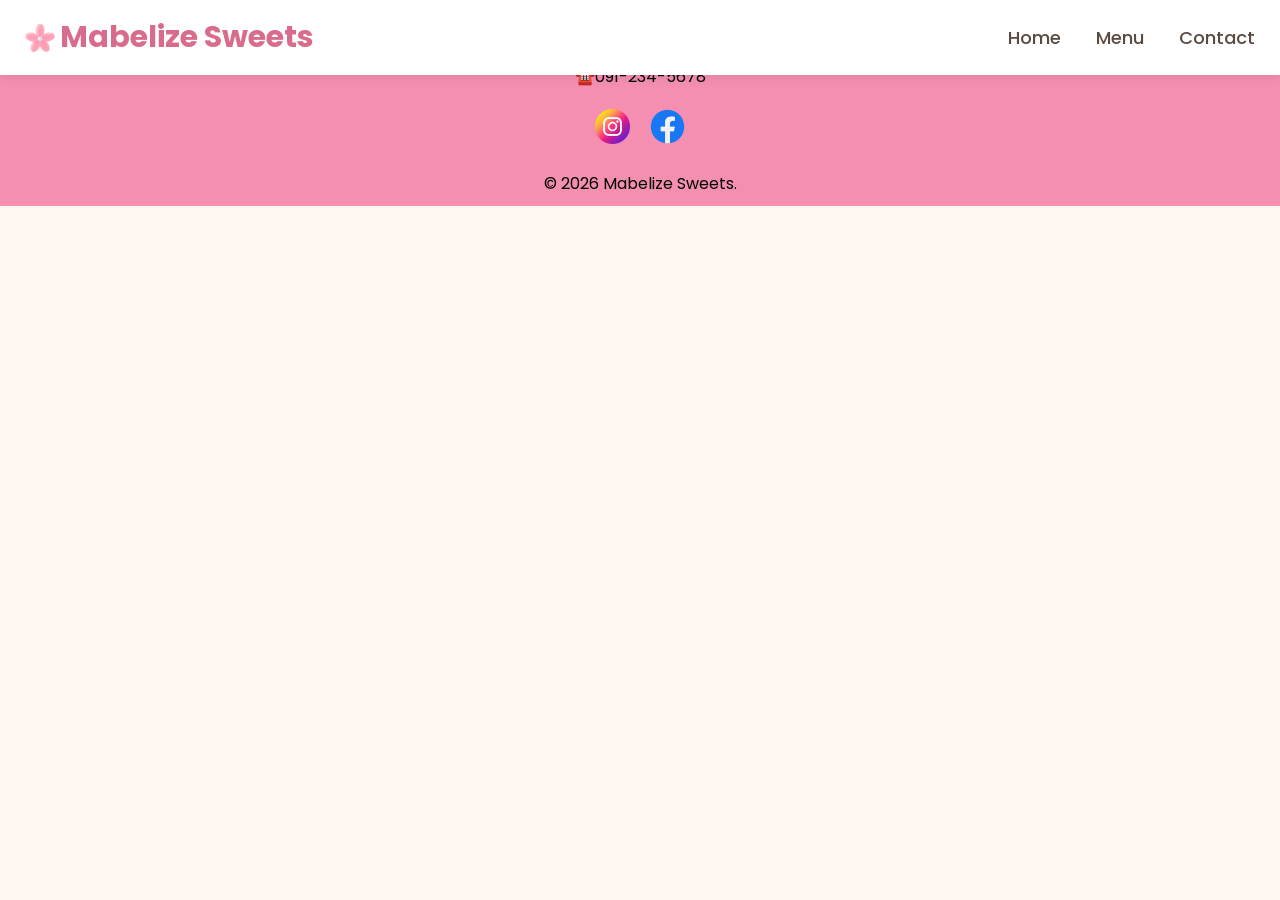
==== contact.html @ 02765c97 "Add files via upload" ====
<!DOCTYPE html>
<html lang="en">
<head>
    <meta charset="UTF-8">
    <meta name="viewport" content="width=device-width, initial-scale=1.0">

    <title>Mabelize Sweets</title>

    <link rel="icon" type="image/png" href="./images/sakura.png">
    
    <link rel="preconnect" href="https://fonts.googleapis.com">
    <link rel="preconnect" href="https://fonts.gstatic.com" crossorigin>
    <link href="https://fonts.googleapis.com/css2?family=Poppins:wght@300;400;500;600;700&display=swap" rel="stylesheet">
    
    <link rel="stylesheet" href="./css/style.css" />

</head>

<body>

     <header>

        <nav class="navbar">

            <div class="logo">

                <img  src="./images/sakura.png" alt="Sakura">

                <h1>Mabelize Sweets</h1>
                
            </div>

            <ul class="nav-links">

                <li><a href="index.html">Home</a></li>
                <li><a href="menu.html">Menu</a></li>
                <li><a href="contact.html">Contact</a></li>

            </ul>
        </nav>

    </header>

    <footer>

        <h3>Mabelize Sweets</h3>
        <p>123 Sakura Street</p>
        <p>☎️091-234-5678</p>

        <div class="social">

            <a href="#" class="iconf">
                <img src="./images/instagram.png" alt="Instagram" >
            </a>

            <a href="#" class="iconf">
                <img src="./images/facebook.png" alt="Facebook" >
            </a>
            
        </div>

        <p class="copyright">
        © 2026 Mabelize Sweets. 
        </p>

    </footer>

</body>

</html>
---- css/style.css ----
html {
    scroll-behavior: smooth;
}

*{

    margin:0;
    padding:0;
    box-sizing:border-box;

}

body{

    background-color: #fff8f2;
    font-family: "Poppins", sans-serif;
}

.navbar {
    position: fixed;
    top: 0;
    left: 0;

    width: 100%;
    
    display:flex;
    justify-content:space-between;
    align-items:center;
    padding:15px 25px;
    background:#ffffff;
    box-shadow:0 3px 10px rgba(0,0,0,0.08);

}

.nav-links a{

    text-decoration:none;
    color:#5A4A42;
    font-size:18px;
    font-weight:500;
    transition:.3s;

}

.nav-links {

    display:flex;
    list-style:none;
    gap:35px;

}

.nav-links a:hover{

    color:#D96C8A;

}

.logo {

    display:flex;
    align-items:center;
    gap: 5px;
    font-size:28px;
    font-weight:bold;
    color:#D96C8A;
}

.logo h1{

    font-size:30px;

}

div > img {

    width: 30px;
    height: 30px;
    object-fit: cover;
    border-radius: 10%;
    

}

.hero {

    display: flex;

    justify-content: space-between;
    align-items: center;
    width:90%;
    margin:auto;

    min-height:100vh;
}

.hero-text {

    flex: 1;

}

.hero-text h1{

    font-size: 35px;
    margin-bottom:20px;

}

.hero-text p{

    font-size:22px;

    line-height:1.8;

    margin-bottom:35px;

}

.hero-image {

    flex:1;
    display:flex;
    justify-content:right;
}

.hero-image img {

    width:450px;
    height: 450px;
    max-width:100%;
}

.btn {

    display:inline-block;
    margin-top:30px;
    padding:15px 35px;
    background:#F58CA8;
    color:#5A4A42;
    text-decoration:none;
    border-radius:30px;
    font-size:18px;
    font-weight:600;
    transition:.3s;

}

.btn:hover {
    color:white;
    transform:translateY(-3px);

}

.features {

    padding: 80px;
    text-align: center;
    min-height:100vh;
}

.features-container {

    display: grid;
    grid-template-columns: 1fr 1fr 1fr;

    gap: 30px;
    margin-top: 70px;
}

.features-card {

    background: white;
    border-radius: 30px;
    overflow: hidden;
    box-shadow: 0 5px 15px rgba(0, 0, 0, .1);
    transition: .3s;
}

.features-card img {

    width: 100%;
    height: 250px;
    object-fit: cover;
    display: block;
}

.testimonails {

    text-align: center;
    min-height: 80vh;

}

.testimonails-container {

    display: grid;
    grid-template-rows: 1fr 1fr ;

    gap: 30px;
    margin-top: 70px;

    
}

.testimonails-card {

    display: flex;
    align-items: center;
    gap: 20px;

    color: #fff8f2;
    background: #5A4A42;

    border-radius: 60px;
    overflow: hidden;
    box-shadow: 0 5px 15px rgba(0, 0, 0, .1);
    transition: .3s;

    padding: 8px;

}

.testimonails-card img {

    border-radius: 50%;

    width: 100px;
    height: 100px;
    box-shadow: 0 5px 15px rgba(0, 0, 0, .1);

}

.testimonails-card p {
    
    font-size:22px;

}

.content {

    min-height:100vh;
               
    display: flex;
    justify-content: center; 
    align-items: center;
    flex-direction: column;

    text-align: center;
    background-color: #625149;
    

}

.content h1 {
    display: flex;
    justify-content: center;
    align-items: center;
}

.contactus {

    display:inline-block;
    margin-top:50px;
    padding:15px 35px;

    background:#F58CA8;
    color:#5A4A42;
    
    text-decoration:none;
    border-radius:30px;
    font-size:18px;
    font-weight:600;
    transition:.3s;

}

.contactus:hover {

    color:white;
    transform:translateY(-3px);

}

footer {

    background: #f48fb1;
    text-align: center;
    padding: 10px 20px;
}

.social {

    display: flex;
    justify-content: center;
    gap: 20px;
    margin: 20px 0;

}

.social img {

    width: 35px;
    height: 35px;
    transition: .3s;
}

.social img:hover {

    transform: scale(1.2);
}
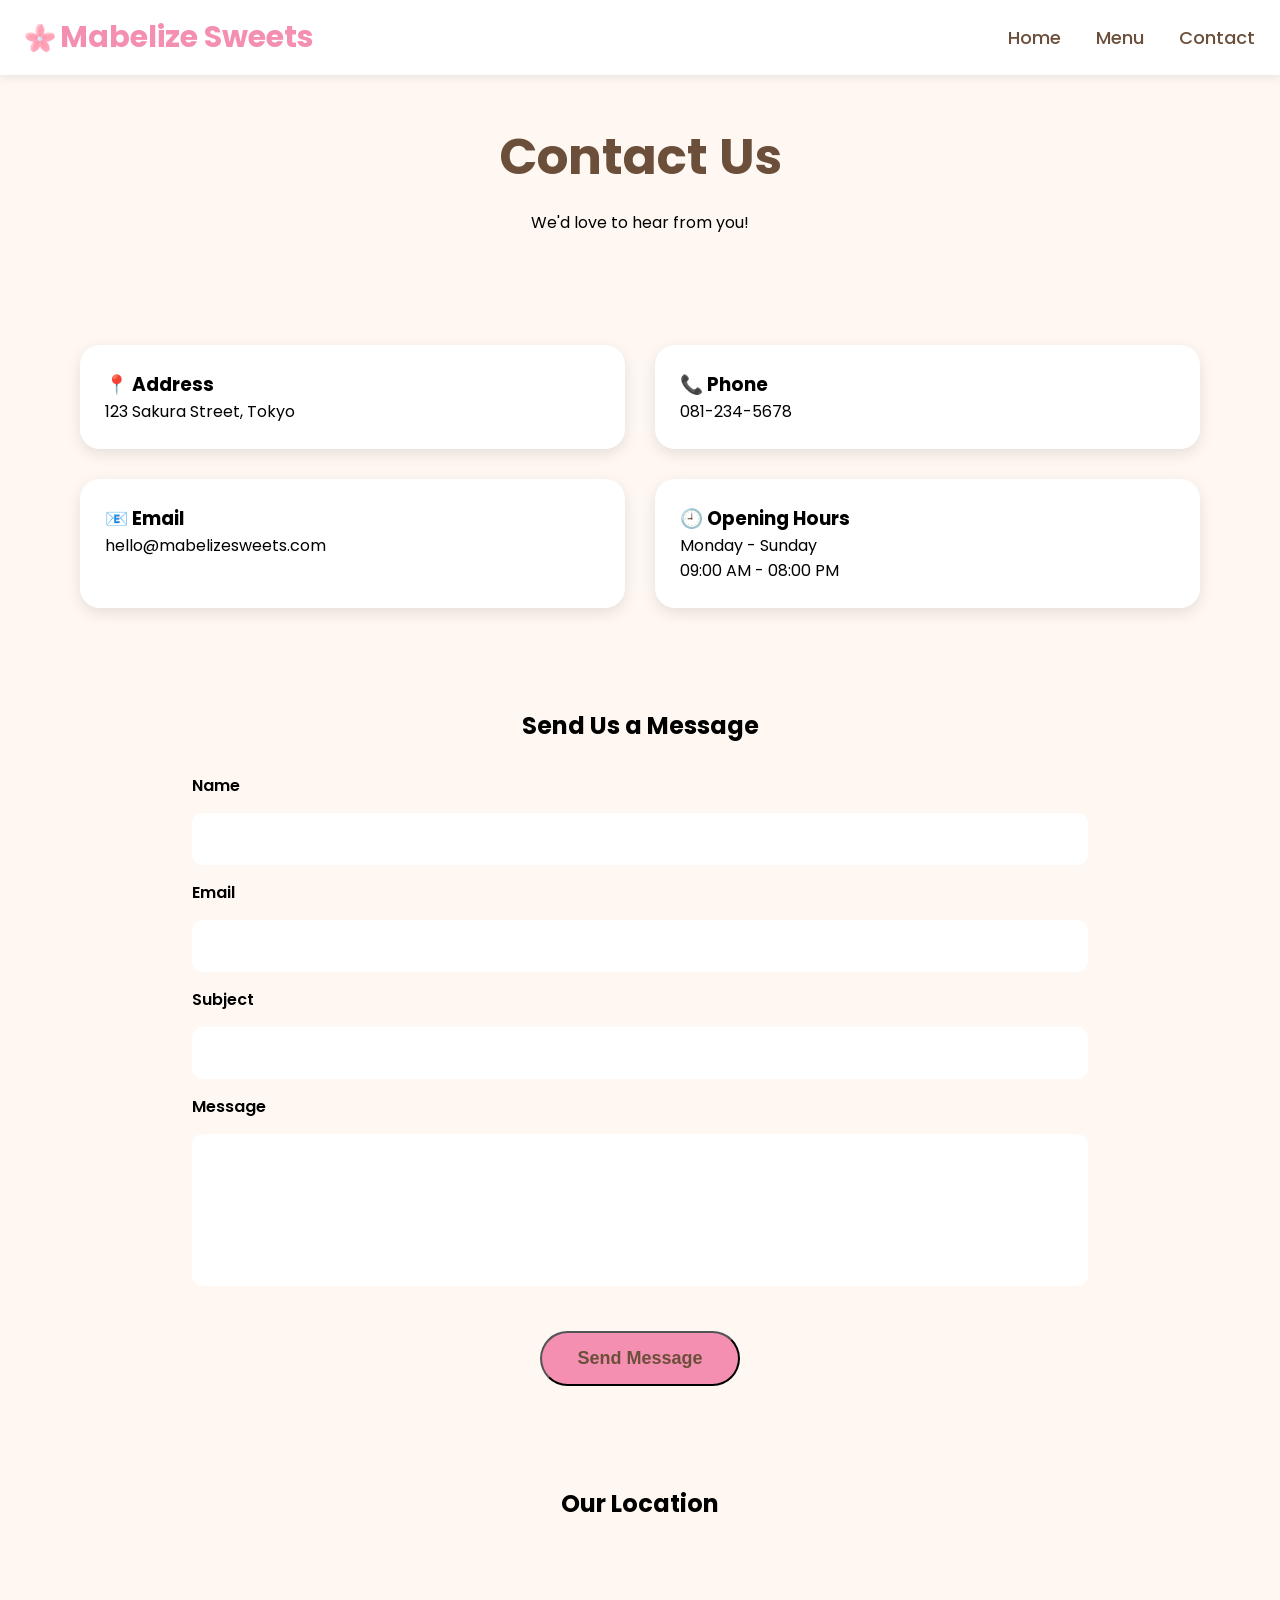
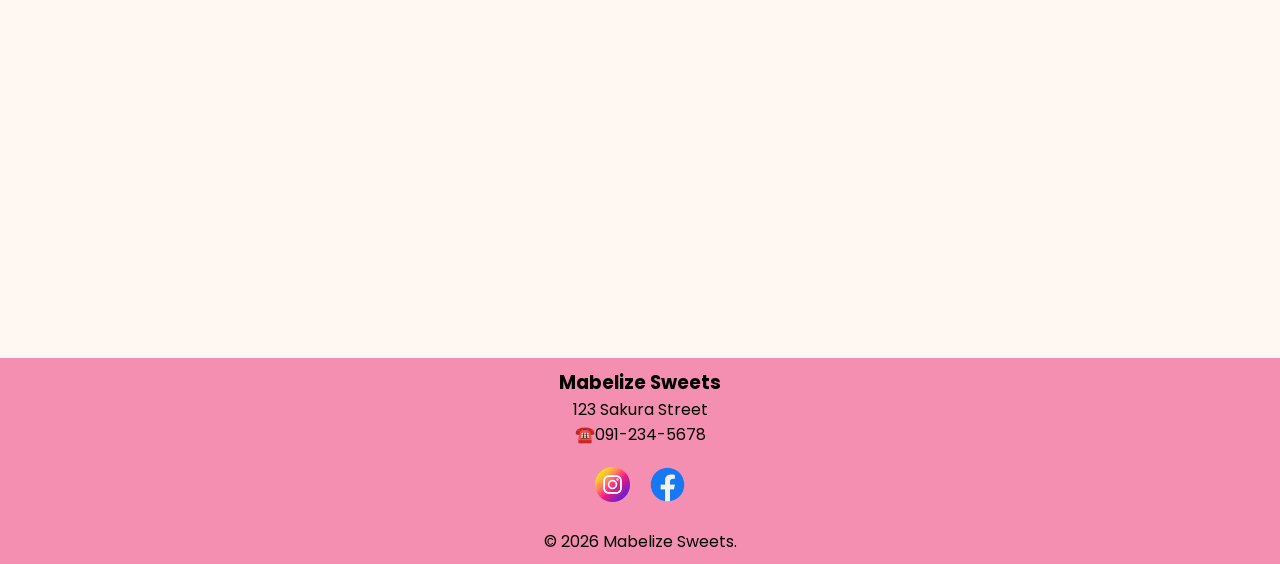
==== commit 2a0f2e62: "Add files via upload" ====
--- a/contact.html
+++ b/contact.html
@@ -41,6 +41,98 @@
 
     </header>
 
+    <main>
+
+        <section class="page-header">
+
+            <h1>Contact Us</h1>
+
+            <p>We'd love to hear from you!</p>
+
+        </section>
+
+        <section class="contact-info">
+
+            <div class="info-box">
+
+                <h3>📍 Address</h3>
+
+                <p>123 Sakura Street, Tokyo</p>
+
+            </div>
+
+            <div class="info-box">
+
+                <h3>📞 Phone</h3>
+
+                <p>081-234-5678</p>
+
+            </div>
+
+            <div class="info-box">
+
+                <h3>📧 Email</h3>
+
+                <p>hello@mabelizesweets.com</p>
+
+            </div>
+
+            <div class="info-box">
+
+                <h3>🕘 Opening Hours</h3>
+
+                <p>Monday - Sunday</p>
+
+                <p>09:00 AM - 08:00 PM</p>
+
+            </div>
+
+        </section>
+
+        <section class="contact-form">
+
+            <h2>Send Us a Message</h2>
+
+            <form action="#">
+
+                <label for="name">Name</label>
+
+                <input type="text" id="name">
+
+                <label for="email">Email</label>
+
+                <input type="email" id="email">
+
+                <label for="subject">Subject</label>
+
+                <input type="text" id="subject">
+
+                <label for="message">Message</label>
+
+                <textarea id="message" rows="6"></textarea>
+
+                <button class="btn">Send Message</button>
+
+            </form>
+
+        </section>
+
+        <section class="map">
+
+            <h2>Our Location</h2>
+
+            <iframe
+                src="https://www.google.com/maps?q=Tokyo&output=embed"
+                width="100%"
+                height="350"
+                style="border:0;"
+                loading="lazy">
+            </iframe>
+
+        </section>
+
+    </main>
+    
     <footer>
 
         <h3>Mabelize Sweets</h3>
--- a/css/style.css
+++ b/css/style.css
@@ -1,3 +1,12 @@
+:root {
+
+    --primary-color: #F48FB1;
+    --secondary-color: #6B4F3A;
+    --background-color: #FFF8F2;
+    --white : #FFFFFF;
+    --text-color: #555555;
+}
+
 html {
     scroll-behavior: smooth;
 }
@@ -12,7 +21,7 @@
 
 body{
 
-    background-color: #fff8f2;
+    background-color:var(--background-color);
     font-family: "Poppins", sans-serif;
 }
 
@@ -27,7 +36,7 @@
     justify-content:space-between;
     align-items:center;
     padding:15px 25px;
-    background:#ffffff;
+    background:var(--white);
     box-shadow:0 3px 10px rgba(0,0,0,0.08);
 
 }
@@ -35,7 +44,7 @@
 .nav-links a{
 
     text-decoration:none;
-    color:#5A4A42;
+    color:var(--secondary-color);
     font-size:18px;
     font-weight:500;
     transition:.3s;
@@ -52,7 +61,7 @@
 
 .nav-links a:hover{
 
-    color:#D96C8A;
+    color:var(--primary-color);
 
 }
 
@@ -63,7 +72,7 @@
     gap: 5px;
     font-size:28px;
     font-weight:bold;
-    color:#D96C8A;
+    color:var(--primary-color);
 }
 
 .logo h1{
@@ -136,8 +145,8 @@
     display:inline-block;
     margin-top:30px;
     padding:15px 35px;
-    background:#F58CA8;
-    color:#5A4A42;
+    background:var(--primary-color);
+    color:var(--secondary-color);
     text-decoration:none;
     border-radius:30px;
     font-size:18px;
@@ -147,7 +156,7 @@
 }
 
 .btn:hover {
-    color:white;
+    color:var(--white);
     transform:translateY(-3px);
 
 }
@@ -170,7 +179,7 @@
 
 .features-card {
 
-    background: white;
+    background: var(--white);
     border-radius: 30px;
     overflow: hidden;
     box-shadow: 0 5px 15px rgba(0, 0, 0, .1);
@@ -209,8 +218,8 @@
     align-items: center;
     gap: 20px;
 
-    color: #fff8f2;
-    background: #5A4A42;
+    color: var(--background-color);
+    background: var(--secondary-color);
 
     border-radius: 60px;
     overflow: hidden;
@@ -247,7 +256,7 @@
     flex-direction: column;
 
     text-align: center;
-    background-color: #625149;
+    background-color: var(--secondary-color);
     
 
 }
@@ -264,8 +273,8 @@
     margin-top:50px;
     padding:15px 35px;
 
-    background:#F58CA8;
-    color:#5A4A42;
+    background:var(--primary-color);
+    color:var(--secondary-color);
     
     text-decoration:none;
     border-radius:30px;
@@ -277,14 +286,14 @@
 
 .contactus:hover {
 
-    color:white;
+    color:var(--white);
     transform:translateY(-3px);
 
 }
 
 footer {
 
-    background: #f48fb1;
+    background: var(--primary-color);
     text-align: center;
     padding: 10px 20px;
 }
@@ -310,3 +319,181 @@
     transform: scale(1.2);
 }
 
+.page-header {
+
+    text-align: center;
+    padding: 120px 20px 60px;
+}
+
+.page-header h1 {
+
+    font-size: 50px;
+    color: var(--secondary-color);
+}
+
+.page-header p {
+    
+    margin-top: 15px;
+}
+
+.product-container {
+
+    display: grid;
+    grid-template-columns: 1fr 1fr 1fr;
+    gap: 30px;
+    padding: 50px 80px;
+}
+
+.product-card {
+
+    background: var(--white);
+    border-radius: 30px;
+    overflow: hidden;
+    box-shadow: 0 5px 15px rgba(0, 0, 0, 1);
+    text-align: center;
+    transition: .3s;
+}
+
+.product-card:hover {
+
+    transition: translateY(-8px);
+    box-shadow: 0 10px 20px rgba(0, 0, 0, .15);
+
+}
+
+.product-card img {
+
+    width: 100%;
+    height: 250px;
+    object-fit: cover;
+}
+
+.product-card h3 {
+
+    margin: 15px 0 10px;
+}
+
+.product-card p {
+
+    padding: 0 15px;
+}
+
+.product-card span {
+
+    display: block;
+    margin: 20px;
+    font-size: 20px;
+    font-weight: bold;
+    color:var(--primary-color);
+}
+
+.promotion {
+
+    background: var(--secondary-color);
+    color: var(--white);
+    text-align: center;
+    margin-top: 50px;
+}
+
+.contact-info{
+
+    display:grid;
+
+    grid-template-columns:repeat(2,1fr);
+
+    gap:30px;
+
+    padding:50px 80px;
+
+}
+
+.info-box{
+
+    background:white;
+
+    padding:25px;
+
+    border-radius:20px;
+
+    box-shadow:0 5px 15px rgba(0,0,0,.1);
+
+}
+
+.contact-form{
+
+    width:70%;
+
+    margin:50px auto;
+
+}
+
+.contact-form h2{
+
+    text-align:center;
+
+    margin-bottom:30px;
+
+}
+
+.contact-form form{
+
+    display:flex;
+
+    flex-direction:column;
+
+    gap:15px;
+
+}
+
+.contact-form label{
+
+    font-weight:600;
+
+}
+
+.contact-form input,
+.contact-form textarea{
+
+    padding:15px;
+
+    border:1px solid var(--white);
+
+    border-radius:10px;
+
+    font-family:'Poppins',sans-serif;
+
+}
+
+.contact-form textarea{
+
+    resize:none;
+
+}
+
+.contact-form button{
+
+    width:200px;
+
+    align-self:center;
+
+}
+
+.map{
+
+    padding:50px 80px;
+
+}
+
+.map h2{
+
+    text-align:center;
+
+    margin-bottom:30px;
+
+}
+
+.map iframe{
+
+    border-radius:20px;
+
+}
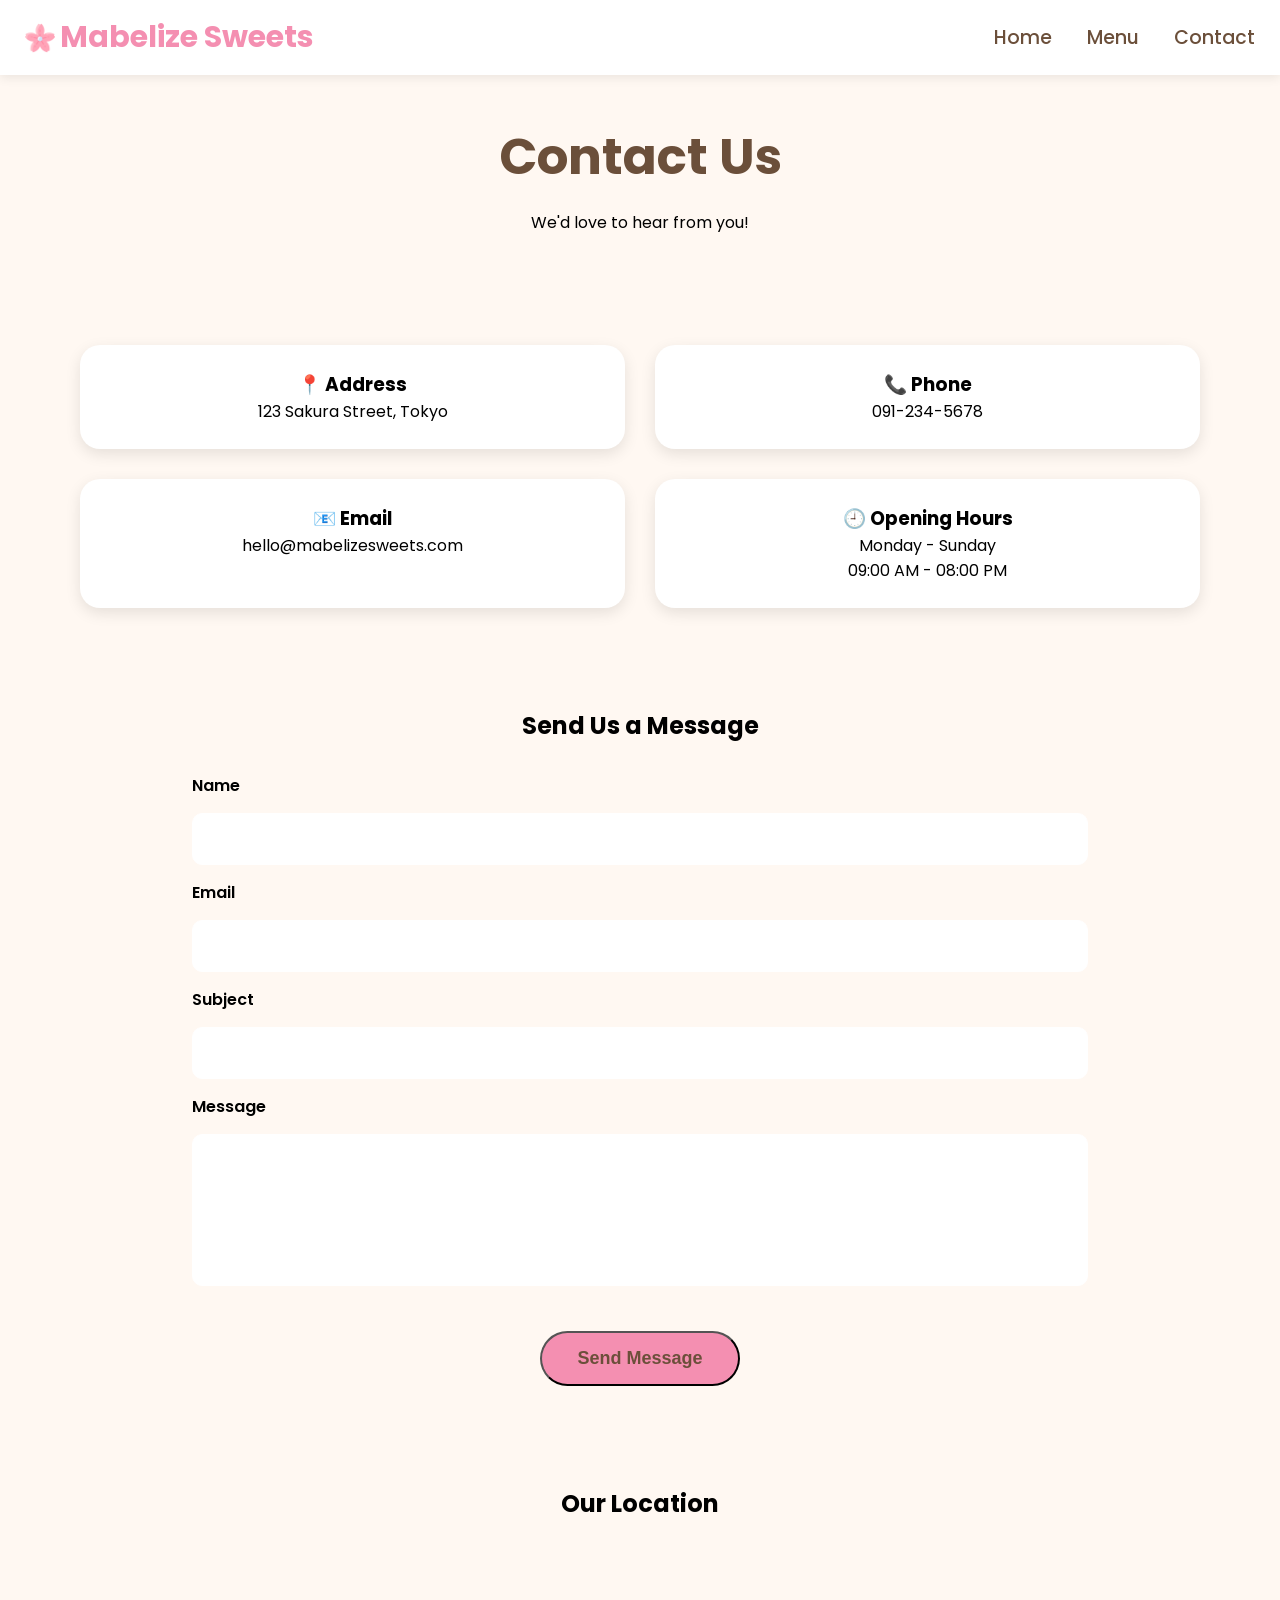
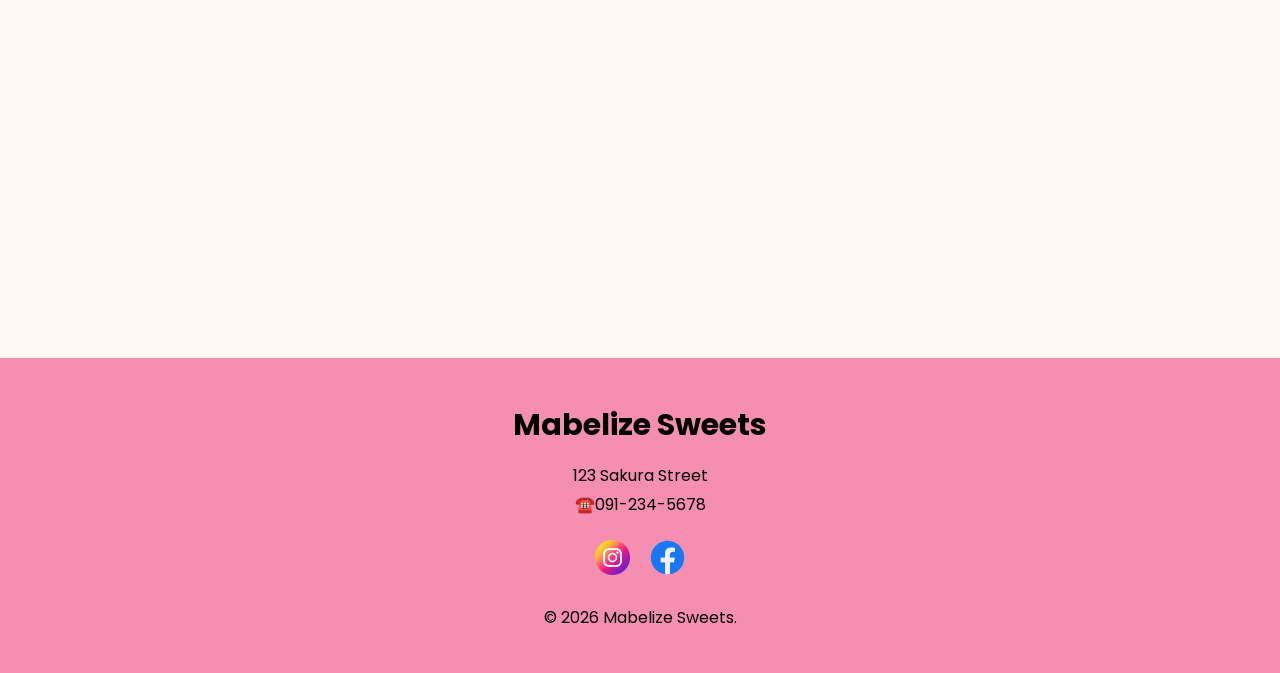
==== commit b12d4cba: "Add files via upload" ====
--- a/contact.html
+++ b/contact.html
@@ -4,7 +4,7 @@
     <meta charset="UTF-8">
     <meta name="viewport" content="width=device-width, initial-scale=1.0">
 
-    <title>Mabelize Sweets</title>
+    <title>Contact | Mabelize Sweets</title>
 
     <link rel="icon" type="image/png" href="./images/sakura.png">
     
@@ -22,13 +22,13 @@
 
         <nav class="navbar">
 
-            <div class="logo">
+            <a href="index.html" class="logo">
 
                 <img  src="./images/sakura.png" alt="Sakura">
 
                 <h1>Mabelize Sweets</h1>
                 
-            </div>
+            </a>
 
             <ul class="nav-links">
 
@@ -65,7 +65,7 @@
 
                 <h3>📞 Phone</h3>
 
-                <p>081-234-5678</p>
+                <p>091-234-5678</p>
 
             </div>
 
--- a/css/style.css
+++ b/css/style.css
@@ -23,6 +23,17 @@
 
     background-color:var(--background-color);
     font-family: "Poppins", sans-serif;
+    animation:fade .6s;
+}
+
+@keyframes fade{
+    from{
+        opacity:0;
+    }
+
+    to{
+        opacity:1;
+    }
 }
 
 .navbar {
@@ -41,11 +52,24 @@
 
 }
 
+#menu{
+
+    display:none;
+
+}
+
+.menu-icon{
+    display:none;
+    font-size:32px;
+    cursor:pointer;
+    color:var(--secondary-color);
+}
+
 .nav-links a{
 
     text-decoration:none;
     color:var(--secondary-color);
-    font-size:18px;
+    font-size:19px;
     font-weight:500;
     transition:.3s;
 
@@ -56,7 +80,6 @@
     display:flex;
     list-style:none;
     gap:35px;
-
 }
 
 .nav-links a:hover{
@@ -65,19 +88,29 @@
 
 }
 
-.logo {
-
+.logo{
     display:flex;
     align-items:center;
-    gap: 5px;
-    font-size:28px;
-    font-weight:bold;
+    gap:5px;
+
     color:var(--primary-color);
+    text-decoration:none;
+}
+
+.logo:hover{
+    opacity:.8;
 }
 
 .logo h1{
 
     font-size:30px;
+
+}
+
+.logo img {
+
+    width: 30px;
+    height: 30px;
 
 }
 
@@ -180,7 +213,7 @@
 .features-card {
 
     background: var(--white);
-    border-radius: 30px;
+    border-radius: 50px;
     overflow: hidden;
     box-shadow: 0 5px 15px rgba(0, 0, 0, .1);
     transition: .3s;
@@ -194,6 +227,16 @@
     display: block;
 }
 
+.features-card h3 {
+
+    margin-top: 5px;
+    margin-bottom: 5px;
+}
+
+.features-card p {
+    margin-bottom: 10px;
+}
+
 .testimonails {
 
     text-align: center;
@@ -204,29 +247,29 @@
 .testimonails-container {
 
     display: grid;
-    grid-template-rows: 1fr 1fr ;
-
+    grid-template-rows: 1fr 1fr ;   
     gap: 30px;
     margin-top: 70px;
 
     
 }
 
-.testimonails-card {
-
-    display: flex;
-    align-items: center;
-    gap: 20px;
-
-    color: var(--background-color);
-    background: var(--secondary-color);
-
-    border-radius: 60px;
-    overflow: hidden;
-    box-shadow: 0 5px 15px rgba(0, 0, 0, .1);
-    transition: .3s;
-
-    padding: 8px;
+.testimonails-card{
+
+    width:48%;
+    margin:20px auto;
+
+    display:flex;
+    align-items:center;
+    justify-content: center;
+
+    padding:20px 30px;
+    gap:25px;
+
+    background:var(--secondary-color);
+    color:white;
+
+    border-radius:100px;
 
 }
 
@@ -267,6 +310,13 @@
     align-items: center;
 }
 
+.content p{
+    color: var(--background-color);
+    font-size:20px;
+    margin:20px 0 40px;
+    line-height:1.8;
+}
+
 .contactus {
 
     display:inline-block;
@@ -295,7 +345,13 @@
 
     background: var(--primary-color);
     text-align: center;
-    padding: 10px 20px;
+    padding: 40px 20px;
+    line-height: 1.8;
+}
+
+footer h3{
+    font-size: 30px;
+    margin-bottom: 10px;
 }
 
 .social {
@@ -341,13 +397,13 @@
     display: grid;
     grid-template-columns: 1fr 1fr 1fr;
     gap: 30px;
-    padding: 50px 80px;
+    padding: 20px 50px;
 }
 
 .product-card {
 
     background: var(--white);
-    border-radius: 30px;
+    border-radius: 50px;
     overflow: hidden;
     box-shadow: 0 5px 15px rgba(0, 0, 0, 1);
     text-align: center;
@@ -364,7 +420,7 @@
 .product-card img {
 
     width: 100%;
-    height: 250px;
+    height: 300px;
     object-fit: cover;
 }
 
@@ -390,7 +446,7 @@
 .promotion {
 
     background: var(--secondary-color);
-    color: var(--white);
+    color: var(--background-color);
     text-align: center;
     margin-top: 50px;
 }
@@ -409,6 +465,8 @@
 
 .info-box{
 
+    text-align: center;
+
     background:white;
 
     padding:25px;
@@ -424,6 +482,7 @@
     width:70%;
 
     margin:50px auto;
+    
 
 }
 
@@ -496,4 +555,123 @@
 
     border-radius:20px;
 
+}
+
+@media screen and (max-width:768px){
+
+    body{
+        padding-top:90px;
+    }
+
+    .navbar{
+        display:flex;
+        justify-content:space-between;
+        align-items:center;
+        padding:15px 20px;
+    }
+
+    .menu-icon{
+        display:block;
+    }
+
+    .nav-links{
+        display:none;
+        position:absolute;
+        top:70px;
+        left:0;
+        width:100%;
+        background:white;
+
+        flex-direction:column;
+        text-align:center;
+        gap:20px;
+        padding:20px 0;
+
+        box-shadow:0 5px 10px rgba(0,0,0,.1);
+    }
+
+    #menu:checked ~ .nav-links{
+        display:flex;
+
+        .logo h1{
+        font-size:24px;
+        }
+    }
+
+    .hero{
+        flex-direction:column;
+        text-align:center;
+        padding-top:120px;
+        gap:40px;
+    }
+
+    .hero-text h1{
+        font-size:32px;
+    }
+
+    .hero-text p{
+        font-size:18px;
+    }
+
+    .hero-image img{
+        width:100%;
+        max-width:350px;
+        height:auto;
+    }
+
+    .features{
+        padding:50px 20px;
+    }
+
+    .features-container{
+        grid-template-columns:1fr;
+    }
+
+    .testimonails-card{
+        width:90%;
+        flex-direction:column;
+        text-align:center;
+        border-radius:30px;
+        padding:20px;
+    }
+
+    .testimonails-card img{
+        width:120px;
+        height:120px;
+    }
+
+    .testimonails-card p{
+        font-size:18px;
+    }
+
+    .product-container{
+        grid-template-columns:1fr;
+        padding:30px 20px;
+    }
+
+    .contact-info{
+        grid-template-columns:1fr;
+        padding:30px 20px;
+    }
+
+    .contact-form{
+        width:90%;
+    }
+
+    .map{
+        padding:30px 20px;
+    }
+
+    .map iframe{
+        width:100%;
+        height:300px;
+    }
+
+    footer{
+        padding:30px 20px;
+    }
+
+    .social{
+        gap:15px;
+    }
 }
